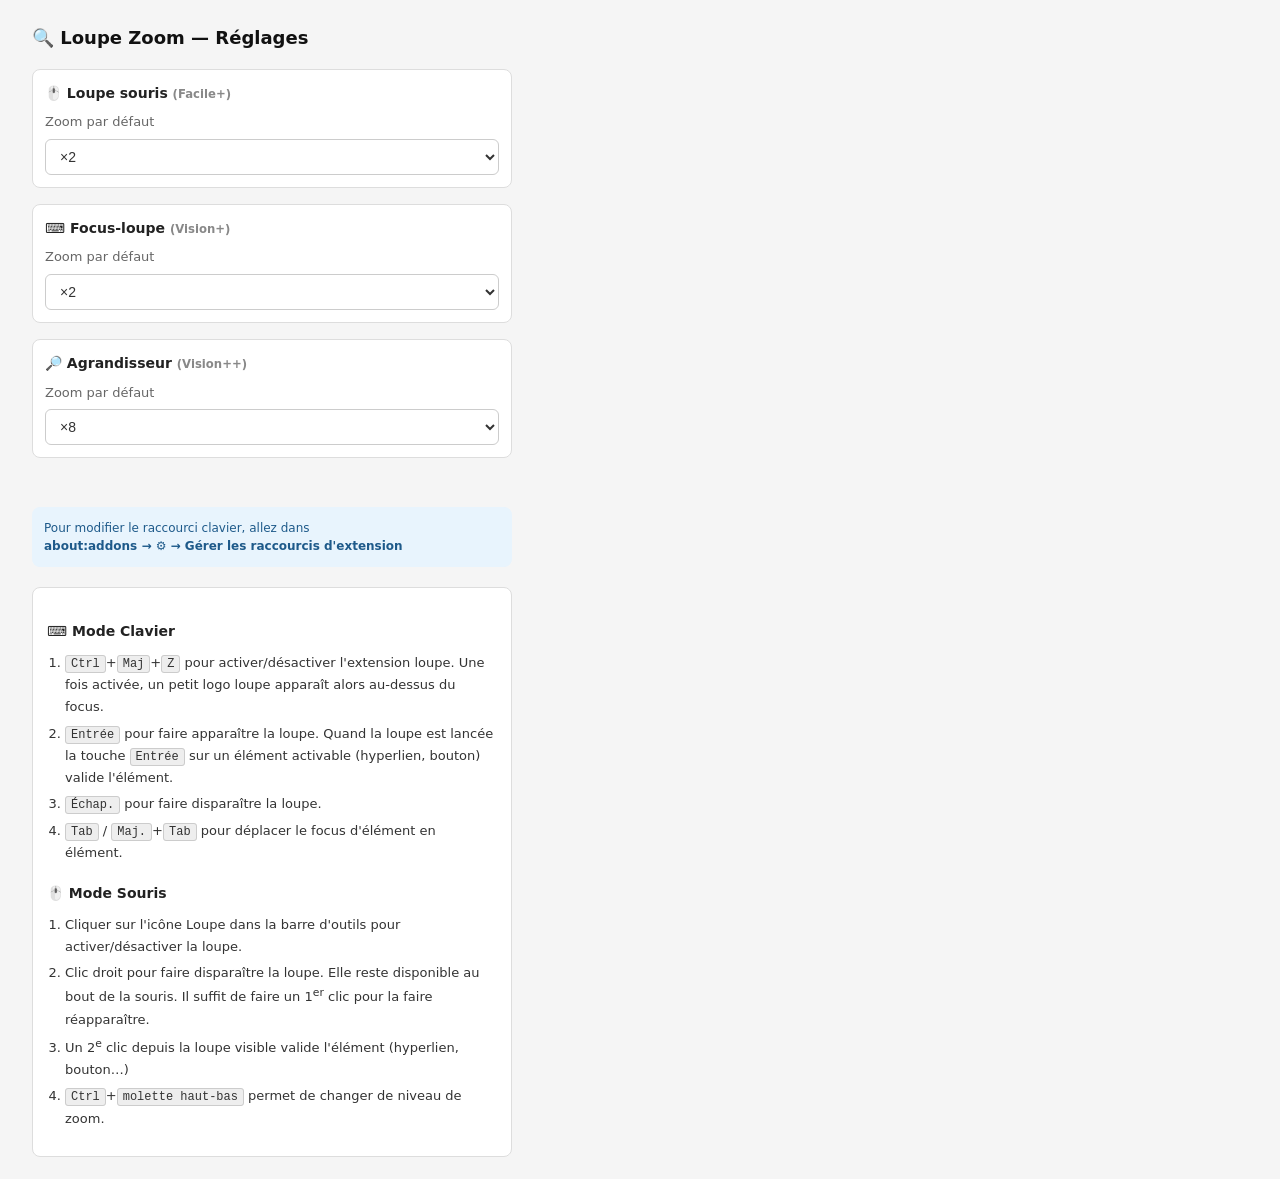
==== extension-chrome/options.html @ 5ee0bac4 "Changes Co-authored-by: denischene <denis.chene@orange.com>" ====
<!DOCTYPE html>
<html>
<head>
  <meta charset="utf-8">
  <style>
    body {
      font: 14px/1.6 system-ui, sans-serif;
      padding: 24px 32px;
      margin: 0;
      background: #f5f5f5;
      color: #333;
      max-width: 480px;
    }
    h2 {
      margin: 0 0 16px;
      font-size: 18px;
      color: #111;
    }
    h3 {
      margin: 18px 0 8px;
      font-size: 14px;
      color: #222;
    }
    label {
      display: block;
      margin-bottom: 6px;
      font-size: 13px;
      color: #666;
    }
    select {
      width: 100%;
      padding: 8px 10px;
      border-radius: 6px;
      border: 1px solid #ccc;
      background: #fff;
      color: #333;
      font-size: 14px;
      cursor: pointer;
    }
    .saved {
      color: #16a34a;
      font-size: 13px;
      margin-top: 8px;
      opacity: 0;
      transition: opacity 0.3s;
    }
    .saved.show { opacity: 1; }
    .info {
      margin-top: 20px;
      padding: 12px;
      background: #e8f4fd;
      border-radius: 8px;
      font-size: 12px;
      color: #1e5a8a;
      line-height: 1.5;
    }
    .commands {
      margin-top: 20px;
      padding: 14px;
      background: #fff;
      border: 1px solid #ddd;
      border-radius: 8px;
      font-size: 13px;
      line-height: 1.7;
      color: #333;
    }
    .commands ol {
      margin: 4px 0 12px 0;
      padding-left: 18px;
    }
    .commands li { margin-bottom: 4px; }
    kbd {
      background: #eee;
      border: 1px solid #ccc;
      border-radius: 3px;
      padding: 1px 5px;
      font-size: 12px;
      font-family: monospace;
    }
    .footer {
      margin-top: 20px;
      font-size: 12px;
      color: #888;
      line-height: 1.6;
    }
    .footer a {
      color: #1e5a8a;
      text-decoration: none;
    }
    .footer a:hover { text-decoration: underline; }
    .zoom-section {
      margin-top: 16px;
      padding: 12px;
      background: #fff;
      border: 1px solid #ddd;
      border-radius: 8px;
    }
    .zoom-section h3 {
      margin: 0 0 8px;
    }
  </style>
</head>
<body>
  <h2>🔍 Loupe Zoom — Réglages</h2>

  <div class="zoom-section">
    <h3>🖱️ Loupe souris <small style="color:#888">(Facile+)</small></h3>
    <label for="mouse-zoom">Zoom par défaut</label>
    <select id="mouse-zoom"></select>
  </div>

  <div class="zoom-section">
    <h3>⌨️ Focus-loupe <small style="color:#888">(Vision+)</small></h3>
    <label for="focus-zoom">Zoom par défaut</label>
    <select id="focus-zoom"></select>
  </div>

  <div class="zoom-section">
    <h3>🔎 Agrandisseur <small style="color:#888">(Vision++)</small></h3>
    <label for="magnifier-zoom">Zoom par défaut</label>
    <select id="magnifier-zoom"></select>
  </div>

  <div class="saved" id="saved-msg">✓ Enregistré</div>

  <div class="info">
    Pour modifier le raccourci clavier, allez dans<br>
    <strong>about:addons → ⚙️ → Gérer les raccourcis d'extension</strong>
  </div>

  <div class="commands">
    <h3>⌨️ Mode Clavier</h3>
    <ol>
      <li><kbd>Ctrl</kbd>+<kbd>Maj</kbd>+<kbd>Z</kbd> pour activer/désactiver l'extension loupe. Une fois activée, un petit logo loupe apparaît alors au-dessus du focus.</li>
      <li><kbd>Entrée</kbd> pour faire apparaître la loupe. Quand la loupe est lancée la touche <kbd>Entrée</kbd> sur un élément activable (hyperlien, bouton) valide l'élément.</li>
      <li><kbd>Échap.</kbd> pour faire disparaître la loupe.</li>
      <li><kbd>Tab</kbd> / <kbd>Maj.</kbd>+<kbd>Tab</kbd> pour déplacer le focus d'élément en élément.</li>
    </ol>

    <h3>🖱️ Mode Souris</h3>
    <ol>
      <li>Cliquer sur l'icône Loupe dans la barre d'outils pour activer/désactiver la loupe.</li>
      <li>Clic droit pour faire disparaître la loupe. Elle reste disponible au bout de la souris. Il suffit de faire un 1<sup>er</sup> clic pour la faire réapparaître.</li>
      <li>Un 2<sup>e</sup> clic depuis la loupe visible valide l'élément (hyperlien, bouton…)</li>
      <li><kbd>Ctrl</kbd>+<kbd>molette haut-bas</kbd> permet de changer de niveau de zoom.</li>
    </ol>
  </div>

  <script src="options.js"></script>
</body>
</html>
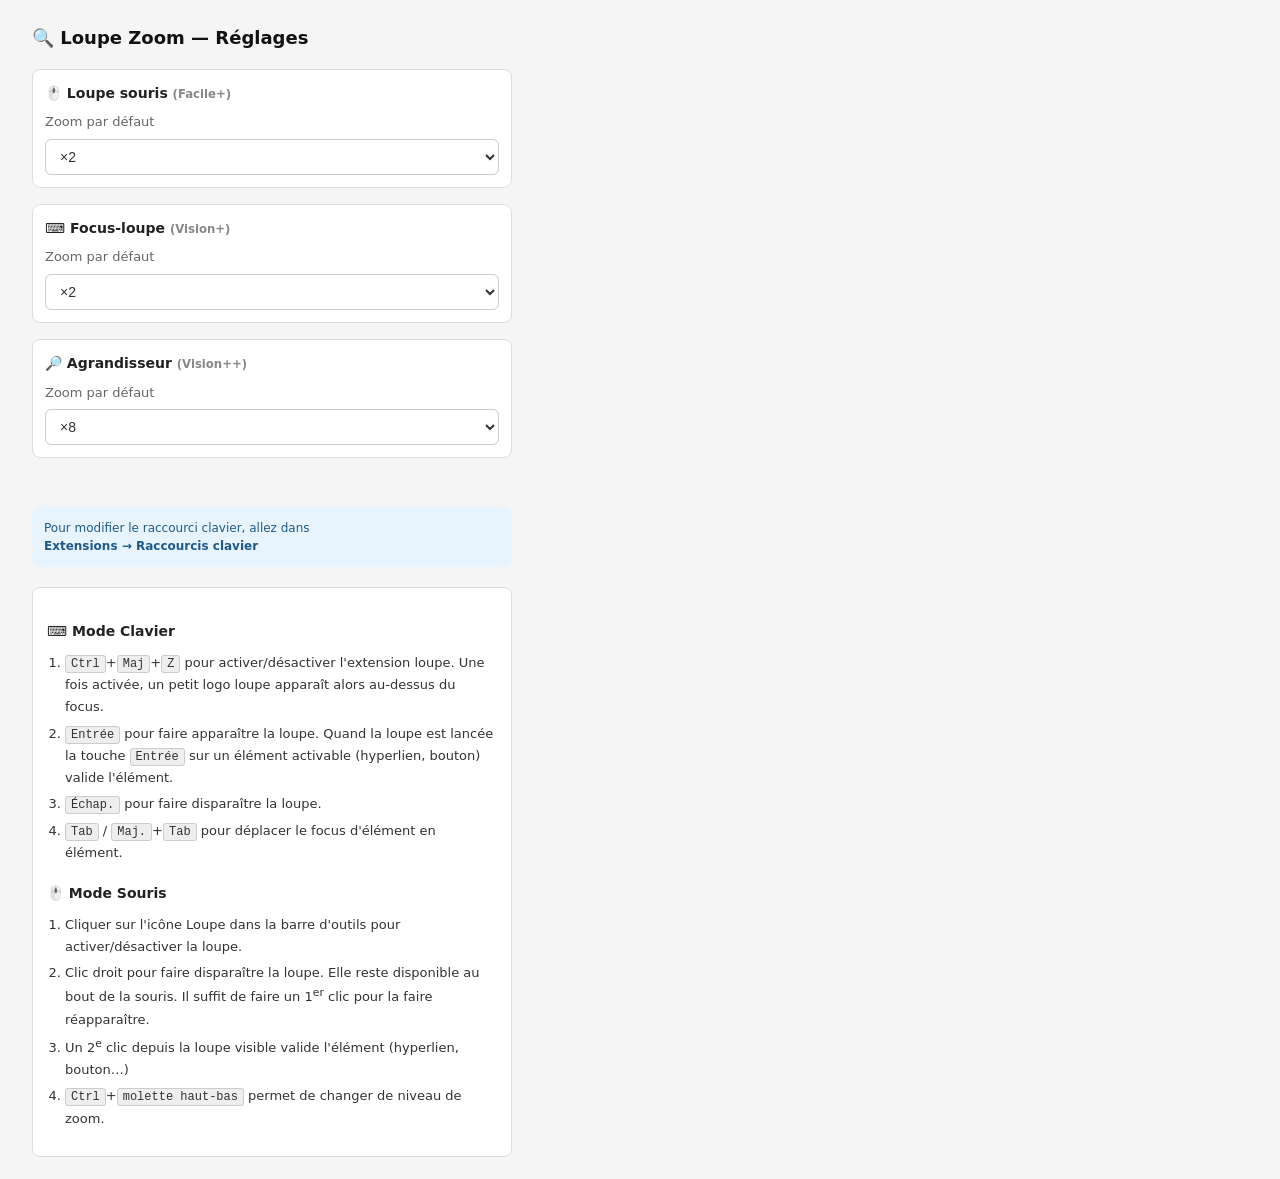
==== commit b7cfff46: "Changes Co-authored-by: denischene <denis.chene@orange.com>" ====
--- a/extension-chrome/options.html
+++ b/extension-chrome/options.html
@@ -101,34 +101,38 @@
   </style>
 </head>
 <body>
-  <h2>🔍 Loupe Zoom — Réglages</h2>
+  <h2 data-i18n="optTitle">🔍 Loupe Zoom — Réglages</h2>
 
   <div class="zoom-section">
-    <h3>🖱️ Loupe souris <small style="color:#888">(Facile+)</small></h3>
-    <label for="mouse-zoom">Zoom par défaut</label>
+    <h3><span data-i18n="optMouseHeading">🖱️ Loupe souris</span> <small style="color:#888">(<span data-i18n="tierEasy">Facile+</span>)</small></h3>
+    <label for="mouse-zoom" data-i18n="optDefaultZoom">Zoom par défaut</label>
     <select id="mouse-zoom"></select>
   </div>
 
   <div class="zoom-section">
-    <h3>⌨️ Focus-loupe <small style="color:#888">(Vision+)</small></h3>
-    <label for="focus-zoom">Zoom par défaut</label>
+    <h3><span data-i18n="optFocusHeading">⌨️ Focus-loupe</span> <small style="color:#888">(<span data-i18n="tierVision">Vision+</span>)</small></h3>
+    <label for="focus-zoom" data-i18n="optDefaultZoom">Zoom par défaut</label>
     <select id="focus-zoom"></select>
   </div>
 
   <div class="zoom-section">
-    <h3>🔎 Agrandisseur <small style="color:#888">(Vision++)</small></h3>
-    <label for="magnifier-zoom">Zoom par défaut</label>
+    <h3><span data-i18n="optMagnifierHeading">🔎 Agrandisseur</span> <small style="color:#888">(<span data-i18n="tierVisionPP">Vision++</span>)</small></h3>
+    <label for="magnifier-zoom" data-i18n="optDefaultZoom">Zoom par défaut</label>
     <select id="magnifier-zoom"></select>
   </div>
 
-  <div class="saved" id="saved-msg">✓ Enregistré</div>
+  <div class="saved" id="saved-msg" data-i18n="optSaved">✓ Enregistré</div>
 
-  <div class="info">
+  <div class="info" data-lang="fr">
     Pour modifier le raccourci clavier, allez dans<br>
-    <strong>about:addons → ⚙️ → Gérer les raccourcis d'extension</strong>
+    <strong>Extensions → Raccourcis clavier</strong>
+  </div>
+  <div class="info" data-lang="en" hidden>
+    To change the keyboard shortcut, go to<br>
+    <strong>Extensions → Keyboard shortcuts</strong>
   </div>
 
-  <div class="commands">
+  <div class="commands" data-lang="fr">
     <h3>⌨️ Mode Clavier</h3>
     <ol>
       <li><kbd>Ctrl</kbd>+<kbd>Maj</kbd>+<kbd>Z</kbd> pour activer/désactiver l'extension loupe. Une fois activée, un petit logo loupe apparaît alors au-dessus du focus.</li>
@@ -146,6 +150,25 @@
     </ol>
   </div>
 
+  <div class="commands" data-lang="en" hidden>
+    <h3>⌨️ Keyboard mode</h3>
+    <ol>
+      <li><kbd>Ctrl</kbd>+<kbd>Shift</kbd>+<kbd>Z</kbd> to toggle the magnifier extension. Once on, a small magnifier logo appears above the focus.</li>
+      <li><kbd>Enter</kbd> to show the magnifier. When the magnifier is on, pressing <kbd>Enter</kbd> on an activable element (link, button) activates it.</li>
+      <li><kbd>Esc</kbd> to hide the magnifier.</li>
+      <li><kbd>Tab</kbd> / <kbd>Shift</kbd>+<kbd>Tab</kbd> to move the focus from element to element.</li>
+    </ol>
+
+    <h3>🖱️ Mouse mode</h3>
+    <ol>
+      <li>Click the Loupe icon in the toolbar to turn the magnifier on/off.</li>
+      <li>Right-click to hide the magnifier. It stays available at the mouse tip. A first click brings it back.</li>
+      <li>A 2<sup>nd</sup> click from the visible magnifier activates the element (link, button…).</li>
+      <li><kbd>Ctrl</kbd>+<kbd>wheel up/down</kbd> changes the zoom level.</li>
+    </ol>
+  </div>
+
+  <script src="browser-polyfill.js"></script>
   <script src="options.js"></script>
 </body>
 </html>
